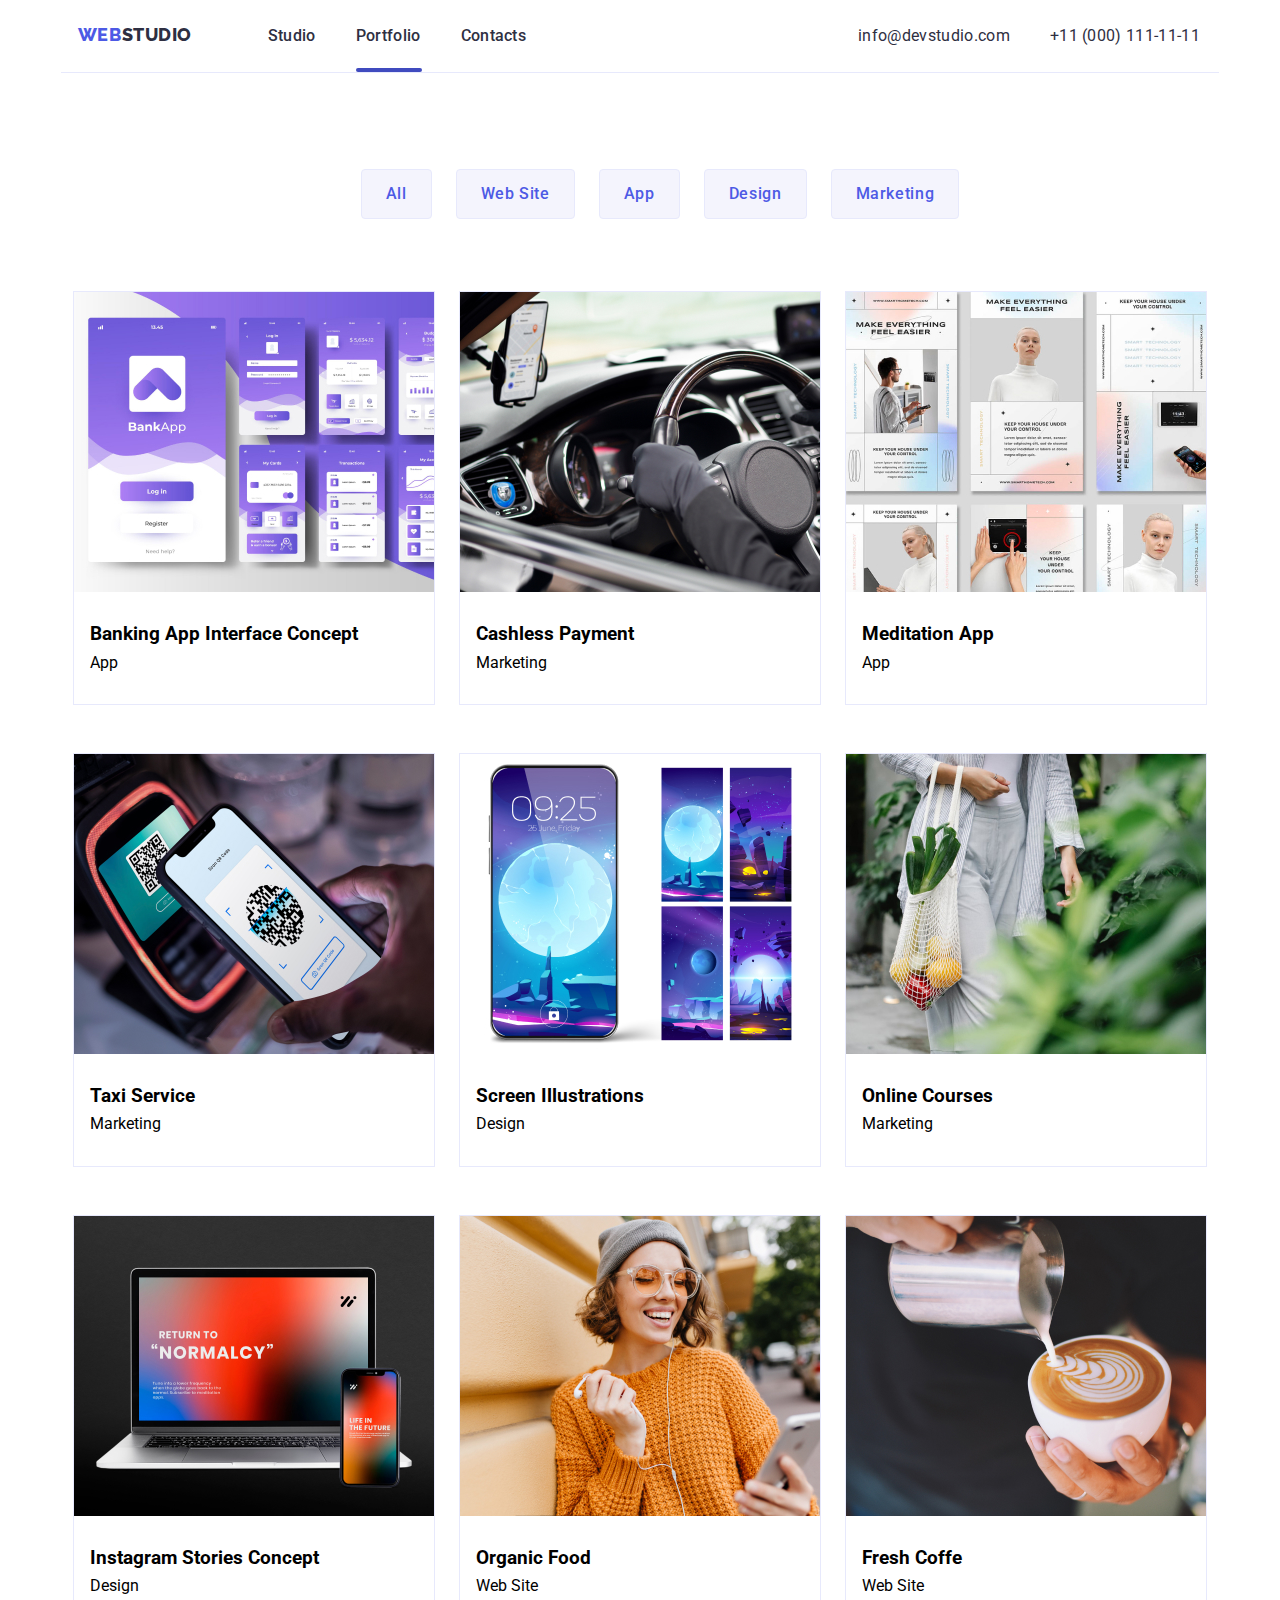
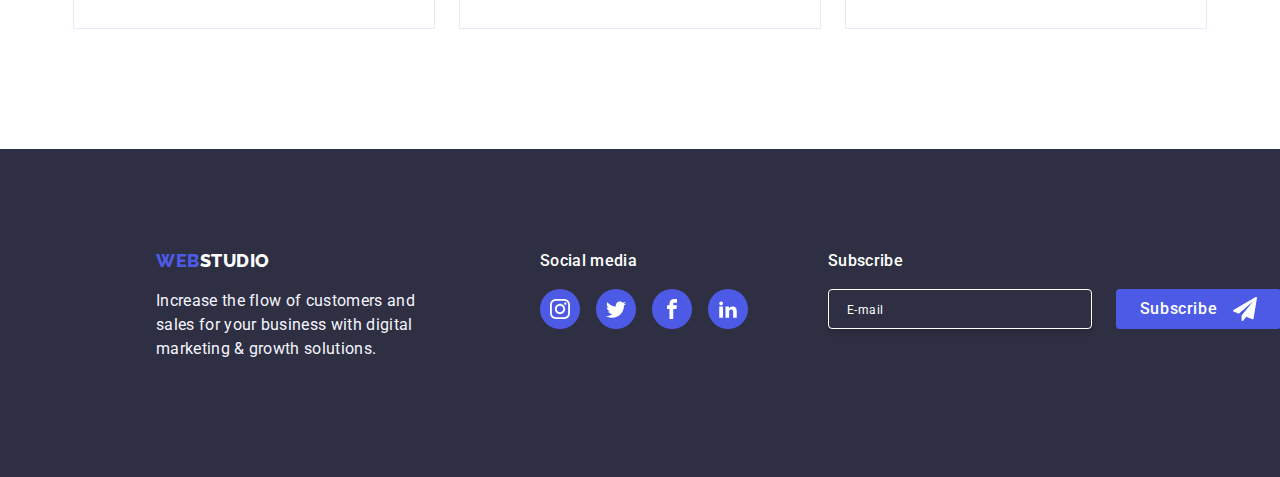
==== portfolio.html @ 6fb337ae "Add files via upload" ====
<!DOCTYPE html>
<html lang="en">

<head>
    <title>Main Page Webstudio</title>
    <meta charset="utf-8" />
    <meta name="description" content="Main Page Webstudio's" />
    <link rel="stylesheet" href="./css/style.css" />
    <link rel="stylesheet" href="./css/modern-normalize.min.css" />
</head>

<body>
    <header class="container">
        <div class="nav-box">
            <a href="./index.html"><span class="first-half-logo">Web</span><span class=second-half-logo>Studio</span></a>
            <nav class="nav-list">
                <ul>
                    <li><a href="./index.html">Studio</a></li>
                    <li class="portfolio-pseudo"><a href="./portfolio.html">Portfolio</a></li>
                    <li><a href="#">Contacts</a></li>
                </ul>
            </nav>
            <ul class="contact-list">
                <li><a href="mailto:info@devstudio.com">info@devstudio.com</a></li>
                <li><a href="tel:+110001111111">+11 (000) 111-11-11</a></li>
            </ul>
        </div>
    </header>
    <main>
        <ul class="portfolio-button-list">
        <li>
            <button type="button">All</button>
        </li>
        <li>
            <button class="website-button" type="button">Web Site</button>
        </li>
        <li>
            <button type="button">App</button>
        </li>
        <li>
            <button type="button">Design</button>
        </li>
        <li>
            <button type="button">Marketing</button>
        </li>
        </ul>
        <section class="container">
            <ul class="portfolio-cardbox">
            <li>
                <div class="cardbox-border">
                    <div class="overlay-box">
                <img src="images/card1-1.jpg" width="360px" height="300px" 
                        alt="View of bank's app concept in few cards">
                        <div class="overlay">
                    <p class="in-overlay">
                        14 Stylish and User-Friendly App Design Concepts · 
                        Task Manager App · Calorie Tracker App · Exotic Fruit Ecommerce App · Cloud Storage App
                    </p>
                        </div>
                    </div>
                <h3>Banking App Interface Concept</h3>
                <p>App</p>
                </div>
            </li>
            <li>
                
                <div class="cardbox-border">
                    <div class="overlay-box">
                        <img src="images/card1-2.jpg" width="360px" height="300px" alt="View of bank's app concept in few cards">
                        <div class="overlay">
                            <p class="in-overlay">
                                14 Stylish and User-Friendly App Design Concepts · Task Manager App · Calorie Tracker App · Exotic Fruit
                                Ecommerce App · Cloud Storage App
                            </p>
                        </div>
                    </div>
                <h3>Cashless Payment</h3>
                <p>Marketing</p>
                </div>
            </li>
            <li>
                <div class="cardbox-border">
                    <div class="overlay-box">
                        <img src="images/card1-3.jpg" width="360px" height="300px" alt="View of bank's app concept in few cards">
                        <div class="overlay">
                            <p class="in-overlay">
                                14 Stylish and User-Friendly App Design Concepts · Task Manager App · Calorie Tracker App · Exotic Fruit
                                Ecommerce App · Cloud Storage App
                            </p>
                        </div>
                    </div>
                <h3>Meditation App</h3>
                <p>App</p>
                </div>
            </li>
            <li>
                <div class="cardbox-border">
                    <div class="overlay-box">
                        <img src="images/card2-1.jpg" width="360px" height="300px" alt="View of bank's app concept in few cards">
                        <div class="overlay">
                            <p class="in-overlay">
                                14 Stylish and User-Friendly App Design Concepts · Task Manager App · Calorie Tracker App · Exotic Fruit
                                Ecommerce App · Cloud Storage App
                            </p>
                        </div>
                    </div>
                <h3>Taxi Service</h3>
                <p>Marketing</p>
                </div>
            </li>
            <li>
                <div class="cardbox-border">
                    <div class="overlay-box">
                        <img src="images/card2-2.jpg" width="360px" height="300px" alt="View of bank's app concept in few cards">
                        <div class="overlay">
                            <p class="in-overlay">
                                14 Stylish and User-Friendly App Design Concepts · Task Manager App · Calorie Tracker App · Exotic Fruit
                                Ecommerce App · Cloud Storage App
                            </p>
                        </div>
                    </div>
                <h3>Screen Illustrations</h3>
                <p>Design</p>
                </div>
            </li>
            <li>
                <div class="cardbox-border">
                    <div class="overlay-box">
                        <img src="images/card2-3.jpg" width="360px" height="300px" alt="View of bank's app concept in few cards">
                        <div class="overlay">
                            <p class="in-overlay">
                                14 Stylish and User-Friendly App Design Concepts · Task Manager App · Calorie Tracker App · Exotic Fruit
                                Ecommerce App · Cloud Storage App
                            </p>
                        </div>
                    </div>
                <h3>Online Courses</h3>
                <p>Marketing</p>
                </div>
            </li>
                
            <li>
                <div class="cardbox-border">
                    <div class="overlay-box">
                        <img src="images/card3-1.jpg" width="360px" height="300px" alt="View of bank's app concept in few cards">
                        <div class="overlay">
                            <p class="in-overlay">
                                14 Stylish and User-Friendly App Design Concepts · Task Manager App · Calorie Tracker App · Exotic Fruit
                                Ecommerce App · Cloud Storage App
                            </p>
                        </div>
                    </div>
                <h3>Instagram Stories Concept</h3>
                <p>Design</p>
                </div>
            </li>
            <li>
                <div class="cardbox-border">
                    <div class="overlay-box">
                        <img src="images/card3-2.jpg" width="360px" height="300px" alt="View of bank's app concept in few cards">
                        <div class="overlay">
                            <p class="in-overlay">
                                14 Stylish and User-Friendly App Design Concepts · Task Manager App · Calorie Tracker App · Exotic Fruit
                                Ecommerce App · Cloud Storage App
                            </p>
                        </div>
                    </div>
                <h3>Organic Food</h3>
                <p>Web Site</p>
                </div>
            </li>
            <li>
                <div class="cardbox-border">
                    <div class="overlay-box">
                        <img src="images/card3-3.jpg" width="360px" height="300px" alt="View of bank's app concept in few cards">
                        <div class="overlay">
                            <p class="in-overlay">
                                14 Stylish and User-Friendly App Design Concepts · Task Manager App · Calorie Tracker App · Exotic Fruit
                                Ecommerce App · Cloud Storage App
                            </p>
                        </div>
                    </div>
                <h3>Fresh Coffe</h3>
                <p>Web Site</p>
                </div>
            </li>
            </ul>
        </section>
    </main>
</body>
<footer>
    <div class="container footer-box">
        <ul class="footer-margin">
            <li><a href="./index.html"><span class="first-half-logo">Web</span><span
                        class="second-half-logo-footer">Studio</span></a></li>
            <li>
                <p>Increase the flow of customers and sales for your business with digital marketing & growth solutions.
                </p>
            </li>
        </ul>
        <ul class="social-footer">
            <h4>Social media</h4>
            <li>
                <ul class="footer-list-icons">
                    <li>
                        <a href="https://www.instagram.com/"><svg class="svg-icons"><use href="./icons.svg#icon-instagram"></use></svg></a>
                    </li>
                    <li>
                        <a href="https://twitter.com/"><svg class="svg-icons"><use href="./icons.svg#icon-twitter"></use></svg></a>
                    </li>
                    <li>
                        <a href="https://www.facebook.com/"><svg class="svg-icons"><use href="./icons.svg#icon-facebook"></use></svg></a>
                    </li>
                    <li>
                        <a href="https://www.linkedin.com/"><svg class="svg-icons"><use href="./icons.svg#icon-linkedin"></use></svg></a>
                    </li>
                </ul>
            </li>
        </ul>
        <div class="nletter-style">
            <form action="#">
                <label for="nletter-email">
                    <span>Subscribe</span>
                </label>
                <input class="nletter-email-style" type="email" id="nletter-email" placeholder="E-mail" />
            
        </div>
        <div class="nletter-button">
            <button 
            class="sub-box" 
            type="submit"
            id="nletter-email">
            <span>Subscribe</span><a href="#"><svg class="paper-plane"><use href="./icons.svg#icon-paper-plane"></use></svg></a>
            </button>
        </div>
    </div>
        </form>
</footer>

</html>
---- css/style.css ----
@import url('https://fonts.googleapis.com/css2?family=Raleway:wght@800&family=Roboto:wght@400;500;700;900&display=swap');


:root {
    --main-font: Roboto, sans-serif;
    --background-color: #FFFFFF;
    --modal-background-color: #FCFCFC;
    --icon-color: #4D5AE5;
    --icon-hover-color: #31D0AA;
    --dark-background-color: #2E2F42;
    --green-success-color: #31D0AA;
    --body-text-color: #434455;
    --helper-text-color: #8E8F99;
    --accent-color: #E7E9FC;
    --light-mode-background: #F4F4FD;
    --overlay-color: #2E2F42;
    --hero-background: #2E2F42;
    --logo-font: Raleway, sans-serif;
    --dark-text-color: #2E2F42;
    --button-hover-text-color: #FFFFFF;
    --button-background: #F4F4FD;
    --button-border: #E7E9FC;
    --button-text-color: #4D5AE5;
    --grey: rgba(46, 47, 66, 0.70);
    --button-hover: #404BBF;
    --modal-border-color: rgba(46, 47, 66, 0.40);
    --transition-time: cubic-bezier(0.4, 0, 0.2, 1);
}


.container {
    width: 1158px;
    margin: 0 auto;
}

ul {
    list-style-type: none;
}

.nav-box {
    margin: 24px auto 0;
    display: flex;
    align-items: center;
    justify-content: center;
    border-bottom: 1px solid var(--accent-color);
    padding-bottom: 24px;
}

.nav-box a {
    text-decoration: none;
    color: var(--dark-text-color);
}

.nav-box a:hover {
    text-decoration: none;
    color: var(--button-hover);
}

.nav-box a:focus {
    text-decoration: none;
    color: var(--button-hover);
}

.main-theme-box {
    background-image: linear-gradient(rgba(46, 47, 66, 0.7), rgba(46, 47, 66, 0.7)), url('../images/main-background.jpg');
    display: flex;
    align-items: center;
    justify-content: center;
    flex-direction: column;
    max-width: 1440px;
    background-position: center;
    margin: 0 auto;
    background-repeat: no-repeat;
    background-size: cover;
}

.main-theme-box h1 {
    color: var(--background-color);
    font-family: inherit;
    font-size: 56px;
    font-weight: 700;
    line-height: 1.07;
    letter-spacing: 1.12px;
    max-width: 496px;
    padding: 188px 0 48px;
    margin: 0 auto;
    text-align: center;
}

body {
    font-family: var(--main-font);
    font-weight: 400;
}

footer a {
    text-decoration: none;
}

.footer-box {
    background-color: var(--dark-background-color);
}

.footer-box p {
    color: var(--light-mode-background);
    font-family: var(--main-font);
    font-size: 16px;
    font-style: normal;
    font-weight: 400;
    line-height: 1.5;
    letter-spacing: 0.32px;
}

.solution-list {
    padding-top: 120px;
    margin: 0 auto;
    display: flex;
    justify-content: center;

}

.solution-list ul {
    display: flex;
    justify-content: center;
    gap: 24px;
    list-style: none;
    font-family: inherit;
    margin-block-end: 0px;
    margin-block-start: 0px;
    padding-inline-start: 0px;
}

.solution-list h3 {
    font-weight: 500;
    font-size: 20px;
    line-height: 1.2;
    letter-spacing: 0.4px;
    margin: 8px 0;
}

.solution-list p {
    color: var(--body-text-color);
    font-size: 16px;
    line-height: 1.5;
    letter-spacing: 0.32px;
    width: 264px;
    height: 72px;
    margin: 8px 0 0;
}

.doing-list {
    margin: 0 0 120px;
}

.doing-list ul {
    display: flex;
    list-style-type: none;
    gap: 24px;
    justify-content: space-between;
    margin-block-start: 0px;
    margin-block-end: 0px;
    padding-inline-start: 0px;
}

.doing-list h2 {
    font-family: inherit;
    font-size: 36px;
    font-weight: 700;
    line-height: 1.11;
    letter-spacing: 0.72px;
    text-align: center;
    margin: 120px 0 72px;
}

.team-list {
    background-color: var(--button-background);
    padding: 120px 0 120px;
    max-width: 1440px;
    margin: 0 auto;
}

.team-list h2 {
    font-family: inherit;
    font-size: 36px;
    font-weight: 700;
    line-height: 1.11;
    letter-spacing: 0.72px;
    text-align: center;
    margin: 0 0 72px;

}

.team-list li {
    background: var(--background-color);
    border-radius: 0px 0px 4px 4px;
    background: var(--white, #FFF);
    box-shadow: 0px 2px 1px 0px rgba(46, 47, 66, 0.08), 0px 1px 1px 0px rgba(46, 47, 66, 0.16), 0px 1px 6px 0px rgba(46, 47, 66, 0.08);
}

.team-list>ul {
    display: flex;
    list-style: none;
    gap: 24px;
    justify-content: center;
    margin: 0 auto;
    padding-inline-start: 0px;
}

.team-list h3 {
    font-family: inherit;
    font-size: 20px;
    font-weight: 500;
    line-height: 1.2;
    letter-spacing: 0.4px;
    text-align: center;
    color: var(--dark-text-color);
    margin: 32px 0 8px;
}

.team-list p {
    font-family: inherit;
    font-size: 16px;
    line-height: 1.5;
    letter-spacing: 0.32px;
    text-align: center;
    color: var(--body-text-color);
    margin: 8px 0 8px;
}

.team-list-icons {
    padding-inline-start: 0px;
    display: flex;
    gap: 24px;
    justify-content: center;
}

.team-list-icons li {
    box-sizing: border-box;
    width: 40px;
    height: 40px;
    align-items: center;
    justify-content: center;
    display: flex;
    border-radius: 50%;
    fill: var(--button-hover-text-color);
    cursor: pointer;
    background-color: var(--icon-color);
    margin: 0 0 32px;
}

.team-list-icons a {
    fill: var(--background-color);
    display: flex;
    align-items: center;
    justify-content: space-around;
    width: 20px;
    height: 20px;
}

.team-list-icons li:hover {
    background-color: var(--icon-hover-color);
}




.nav-box {
    display: flex;
    align-items: center;
    font-family: var(--main-font);
    font-size: 16px;
    font-style: normal;
    font-weight: 500;
    line-height: 1.5;
    letter-spacing: 0.32px;
}

.contact-list {
    display: flex;
    list-style: none;
    gap: 40px;
    margin-block-end: 0px;
    margin-block-start: 0px;
    padding-inline-start: 0px;
    letter-spacing: 0.32px;
    min-width: 344px;
    line-height: 1.5;
}

.contact-list a {
    color: var(--dark-text-color);
    font-size: 16px;
    line-height: 1.5;
    font-weight: 400;
}

.nav-list ul {
    display: flex;
    list-style: none;
    gap: 40px;
    margin: 0 332px 0 76px;
    padding-inline-start: 0px;
}

.first-half-logo {
    color: var(--icon-color);
    font-family: var(--logo-font);
    font-size: 18px;
    font-style: normal;
    font-weight: 800;
    line-height: 1.167;
    letter-spacing: 0.54px;
    text-transform: uppercase;
}


.second-half-logo {
    color: var(--dark-text-color);
    font-family: var(--logo-font);
    font-size: 18px;
    font-style: normal;
    font-weight: 800;
    line-height: 1.167;
    letter-spacing: 0.54px;
    text-transform: uppercase;
}

.second-half-logo-footer {
    color: var(--background-color);
    font-family: var(--logo-font);
    font-size: 18px;
    font-style: normal;
    font-weight: 800;
    line-height: 1.167;
    letter-spacing: 0.54px;
    text-transform: uppercase;
}

.main-button {
    border-radius: 4px;
    background: var(--icon-color);
    width: 169px;
    height: 56px;
    color: var(--background-color);
    font-family: Roboto;
    font-size: 16px;
    font-style: normal;
    font-weight: 500;
    line-height: 1.5;
    letter-spacing: 0.64px;
    border: none;
    cursor: pointer;
    margin: 0 0 188px;
}

.main-button:hover {
    background-color: var(--button-hover);
}

.main-button:focus {
    background-color: var(--button-hover);
}

.cardbox-border {
    border: 1px solid var(--button-border);
}

.portfolio-cardbox h3 {
    padding: 32px 16px 8px;
    margin: 0 auto;
}

.portfolio-cardbox p {
    padding: 0 16px 32px;
    margin: 0 auto;
}

.portfolio-cardbox {
    display: flex;
    flex-wrap: wrap;
    gap: 24px;
    list-style-type: none;
    justify-content: center;
    padding-inline-start: 0px;
    margin-block-end: 0px;
    margin-block-start: 0px;
    row-gap: 48px;
    margin-bottom: 120px;
}

.cardbox-border:hover {
    box-shadow: 0px 2px 1px 0px rgba(46, 47, 66, 0.08), 0px 1px 1px 0px rgba(46, 47, 66, 0.16), 0px 1px 6px 0px rgba(46, 47, 66, 0.08);
}

.cardbox-border:focus {
    box-shadow: 0px 2px 1px 0px rgba(46, 47, 66, 0.08), 0px 1px 1px 0px rgba(46, 47, 66, 0.16), 0px 1px 6px 0px rgba(46, 47, 66, 0.08);
}

.portfolio-button-list {
    display: flex;
    list-style-type: none;
    gap: 24px;
    justify-content: center;
    margin: 96px 0 72px;

}

.portfolio-button-list button {
    display: flex;
    padding: 12px 24px;
    border-radius: 4px;
    background: var(--button-background);
    color: var(--button-text-color);
    border: 1px solid var(--button-border);
    font-family: inherit;
    font-weight: 500;
    font-size: 16px;
    line-height: 1.5;
    letter-spacing: 0.64px;

}

.portfolio-button-list button:hover {
    background: var(--button-hover);
    color: var(--button-hover-text-color);
}

.footer-box {
    background-color: var(--dark-background-color);
    display: flex;
    align-items: flex-start;
    min-width: 1440px;
}

.footer-box .footer-margin {
    margin: 101.5px 0px 100px 156px;
    padding: 0px;
}

.footer-box p {
    width: 264px;
    height: 72px;
    margin-top: 17.5px;
}

.footer-list-icons {
    display: flex;
    padding-inline-start: 0px;
    gap: 16px;
    padding-top: 16px;
}

.footer-list-icons li {
    box-sizing: border-box;
    width: 40px;
    height: 40px;
    align-items: center;
    justify-content: center;
    display: flex;
    flex-direction: row;
    border-radius: 50%;
    fill: var(--button-hover-text-color);
    cursor: pointer;
    background-color: var(--icon-color);
    margin: 0 0 32px;
}

.footer-list-icons li:hover {
    background-color: var(--icon-hover-color);
}

.footer-list-icons a {
    fill: var(--background-color);
    display: flex;
    align-items: center;
    justify-content: center;
    width: 20px;
    height: 20px;
}

.social-footer h4 {
    font-family: Roboto;
    font-size: 16px;
    font-style: normal;
    font-weight: 500;
    line-height: 1.5;
    letter-spacing: 0.32px;
    color: var(--background-color);
    margin: 0 auto;
}

.social-footer {
    margin: 100px 0 100px 120px;
    padding-inline-start: 0px;

}

.solution-icons {
    background-color: var(--button-background);
    height: 120px;
    justify-content: center;
    align-items: center;
    display: flex;
    margin: 0 auto;
    border-radius: 4px;
}

.overlay-box {
    position: relative;
    width: 360px;
    height: 300px;
    overflow: hidden;
}

.overlay {
    height: 305px;
    width: 360px;
    position: absolute;
    background-color: var(--button-text-color);
    transition-duration: 250ms;
    overflow: hidden;
    transition-timing-function: cubic-bezier(0.4, 0, 0.2, 1);
}

/* \/  .overlay-box:hover .overlay <--- było źle, wysuwało się tylko na fotce */

.portfolio-cardbox li:hover .overlay {
    transform: translateY(-100%);
    overflow: visible;
    transition-duration: 250ms;
    transition-timing-function: cubic-bezier(0.4, 0, 0.2, 1);
    position: absolute;
}

.overlay p {
    color: var(--button-background);
    font-family: Roboto;
    font-size: 16px;
    font-style: normal;
    font-weight: 400;
    line-height: 1.5;
    letter-spacing: 0.32px;
    margin: 40px 32px 164px;
    padding: 0;
}

.in-overlay {
    width: 296px;
    height: 96px;
}

.index-pseudo::after {
    content: '';
    display: block;
    position: absolute;
    top: 68px;
    height: 4px;
    background-color: var(--button-hover);
    width: 48px;
    border-radius: 2px;
}

.portfolio-pseudo::after {
    content: '';
    display: block;
    position: absolute;
    top: 68px;
    height: 4px;
    background-color: var(--button-hover);
    width: 66px;
    border-radius: 2px;
}

.contacts-pseudo::after {
    content: '';
    display: block;
    position: absolute;
    top: 68px;
    height: 4px;
    background-color: var(--button-hover);
    width: 67px;
    border-radius: 2px;
}

.customers-list {
    display: flex;
    list-style-type: none;
    gap: 30px;
    margin: 72px 0 120px;
    padding-inline-start: 0px;

}

.customers-list a {
    border: 1px solid var(--helper-text-color);
    fill: var(--helper-text-color);
    border-radius: 4px;
    align-items: center;
    justify-content: center;
    display: flex;
    width: 168px;
    height: 88px;
    cursor: pointer;
}

.customers-list a:hover {
    border-color: var(--button-hover);
    fill: var(--button-hover);
}

.customers-tittle h2 {
    text-align: center;
    font-family: inherit;
    font-size: 36px;
    font-style: normal;
    font-weight: 700;
    line-height: 1.11;
    letter-spacing: 0.72px;
    text-transform: capitalize;
    margin: 120px auto 0;
}

.nletter-style input {
    display: flex;
    flex-direction: column;
    margin-top: 16px;
    background-color: inherit;
    border-radius: 4px;
    outline: 1px solid var(--button-hover-text-color);
    box-shadow: 0px 4px 4px 0px rgba(0, 0, 0, 0.15);
    outline: none;
    width: 264px;
    height: 40px;
    flex-shrink: 0;
    text-indent: 16px;
}

.nletter-style span {
    color: var(--background-color);
    font-family: Roboto;
    font-size: 16px;
    font-style: normal;
    font-weight: 500;
    line-height: 1.5;
    letter-spacing: 0.32px;
}


.nletter-style {
    margin: 100px auto 132px 80px;
}

.nletter-email-style {
    color: var(--background-color);
    font-family: inherit;
    font-weight: 400;
}

.nletter-email-style::placeholder {
    color: var(--background-color);
    font-family: Roboto;
    font-size: 12px;
    font-style: normal;
    font-weight: 400;
    line-height: 2;
    letter-spacing: 0.48px;
    padding: 8px 212px 8px 0px;
}

.nletter-button button {
    width: 165px;
    height: 40px;
    background-color: var(--button-text-color);
    border-radius: 4px;
    color: var(--button-hover-text-color);
    border: none;
    cursor: pointer;
}

.nletter-button button:hover {
    background-color: var(--button-hover);
}

.nletter-button span {
    font-family: Roboto;
    font-size: 16px;
    font-style: normal;
    font-weight: 500;
    line-height: 1.5;
    letter-spacing: 0.64px;
}

.nletter-button {
    margin: 140px 159px 132px 24px;

}

.paper-plane {
    fill: var(--background-color);
    width: 24px;
    height: 24px;
    display: flex;
    align-items: center;
}

.sub-box {
    display: flex;
    gap: 16px;
    justify-content: center;
    align-items: center;
    padding: 8px 24px;
}


.modal h2 {
    font-family: Roboto;
    font-size: 16px;
    font-style: normal;
    font-weight: 500;
    line-height: 1.5;
    letter-spacing: 0.32px;
    text-align: center;
    margin: 0 0 16px 0;
    padding: 0 16px;

}

.name-holder {
    border: 1px solid rgba(46, 47, 66, 0.40);
    width: 360px;
    height: 40px;
    border-radius: 4px;
    padding-left: 38px;
}

.phone-holder {
    border: 1px solid rgba(46, 47, 66, 0.40);
    width: 360px;
    height: 40px;
    border-radius: 4px;
    padding-left: 38px;
}

.xbutton-style button {
    margin: 24px 0 24px 360px;
    padding: 0;
    background: none;
    border: none;
}

.close-button-style-mobile {
    background: none;
    border: none;
}


.input-name-style {
    color: var(--helper-text-color);
    font-family: Roboto;
    font-size: 12px;
    font-style: normal;
    font-weight: 400;
    line-height: 1.17;
    letter-spacing: 0.48px;
    display: inline-block;
    margin-top: 8px;
    margin-bottom: 4px;
}

.input-phone-style {
    color: var(--helper-text-color);
    font-size: 12px;
    font-style: normal;
    font-weight: 400;
    line-height: 1.17;
    letter-spacing: 0.48px;
    font-family: Roboto;
    display: inline-block;
    margin-top: 8px;
    margin-bottom: 4px;
}



.input-email-style {
    color: var(--helper-text-color);
    font-size: 12px;
    font-style: normal;
    font-weight: 400;
    line-height: 1.17;
    letter-spacing: 0.48px;
    font-family: Roboto;
    display: inline-block;
    margin-top: 8px;
    margin-bottom: 4px;
}

.email-holder {
    border: 1px solid rgba(46, 47, 66, 0.40);
    width: 360px;
    height: 40px;
    border-radius: 4px;
    padding-left: 38px;
}

.input-comment-style {
    color: var(--helper-text-color);
    font-size: 12px;
    font-style: normal;
    font-weight: 400;
    line-height: 1.17;
    letter-spacing: 0.48px;
    font-family: Roboto;
    display: inline-block;
    margin-top: 8px;
    margin-bottom: 4px;
}

.comment-holder {
    border: 1px solid rgba(46, 47, 66, 0.40);
    border-radius: 4px;
    min-width: 100%;
    resize: none;
    margin-bottom: 16px;
    padding: 8px 0 0 16px;
}

.comment-holder::placeholder {
    font-family: Roboto;
    color: rgba(46, 47, 66, 0.40);
    font-size: 12px;
    font-style: normal;
    font-weight: 400;
    line-height: 1.17;
    letter-spacing: 0.48px;
}

.xbutton {
    border: 1px solid #0000001A;
    border-radius: 50%;
    cursor: pointer;
    padding: 6px;
    fill: var(--dark-background-color);
    background-color: var(--button-border);
    margin-right: 24px;
}

.close-button-mobile {
    border: 1px solid #0000001A;
    border-radius: 50%;
    cursor: pointer;
    padding: 6px;
    fill: var(--dark-background-color);
    background-color: var(--button-border);
    margin-right: 24px;
}

.xbutton:active {
    fill: var(--background-color);
    background-color: var(--button-text-color);
    outline: none;
}

.close-button-mobile:active {
    fill: var(--background-color);
    background-color: var(--button-text-color);
    outline: none;
}


.is-hidden {
    pointer-events: none;
    visibility: visible;
    opacity: 0;
}

.modal {
    position: absolute;
    width: 408px;
    height: 584px;
    top: 80px;
    left: 50%;
    translate: -50% 0;
    background: var(--background-color);
    box-shadow: 0px 2px 1px 0px rgba(0, 0, 0, 0.20),
        0px 1px 1px 0px rgba(0, 0, 0, 0.14),
        0px 1px 3px 0px rgba(0, 0, 0, 0.12);
    border-radius: 4px;
    display: flex;
    flex-direction: column;
    align-items: center;
    cursor: auto;
    transition-duration: 250ms;
    transition-timing-function: cubic-bezier(0.4, 0, 0.2, 1);
    z-index: 1;
    margin: 0 24px;
}

.modal-box {
    max-width: 360px;
}

.backdrop {
    background: rgba(0, 0, 0, 0.2);
    width: 100%;
    height: 100%;
    top: 50%;
    left: 50%;
    translate: -50% -50%;
    position: fixed;
}

/* FUJKA do zdobienia inputów w oknie modalnym 
input[type="text"]:focus {
    outline: 2px solid var(--button-text-color);
    outline-offset: -1px;
}

input[type="email"]:focus {
    outline: 2px solid var(--button-text-color);
    outline-offset: -1px;
}
*/


textarea:focus {
    outline: 1px solid var(--button-text-color);

}

/* FUJKA do zdobienia 
.modal-style[label]:focus {
    accent-color: var(--button-text-color);
    transition-duration: 250ms;
    transition-timing-function: var(--transition-time);
}

input label:focus {
    color: var(--button-text-color);
    transition-duration: 5550ms;
    transition-timing-function: var(--transition-time);
}
*/






.input-wrapper {
    border: 1px solid var(--modal-border-color);
    border-radius: 4px;
    display: flex;
    position: relative;
}

.input-wrapper>input {
    flex-grow: 1;
}


.input-wrapper:focus-within {
    border: 1px solid var(--button-text-color);

}

.email-holder:focus-within+svg,
.phone-holder:focus-within+svg,
.name-holder:focus-within+svg {
    fill: var(--button-text-color);
}



.person-icon {
    position: absolute;
    left: 16px;
    top: 50%;
    transform: translateY(-50%);
}


.email-icon {
    position: absolute;
    left: 16px;
    top: 50%;
    transform: translateY(-50%);
}

.phone-icon {
    position: absolute;
    left: 16px;
    top: 50%;
    transform: translateY(-50%);
}

.confirm-style {
    color: var(--LIGHT-SLATE, #8E8F99);
    font-family: inherit;
    font-size: 12px;
    font-style: normal;
    font-weight: 400;
    line-height: 1.17;
    letter-spacing: 0.48px;
}

.confirm-link {
    margin-inline-start: 1em;
}

.confirm-link:active,
.confirm-link:hover {
    color: var(--button-text-color);
}

.send-button {
    text-align: center;
    width: 169px;
    height: 56px;
    background-color: var(--button-text-color);
    color: var(--background-color);
    border-radius: 4px;
    border: none;
}

.send-button-style {
    display: flex;
    justify-content: center;
    margin: 24px auto 24px;
}


input[id="nletter-email"] {
    border: 1px solid var(--background-color);
}

.checkbox-check {
    padding: 3px;
    width: 16px;
    height: 16px;
}

.check-position {
    position: relative;
    display: flex;
    flex-direction: row;
    justify-content: start;
    align-items: center;
    width: 100%;
    margin-bottom: 24px;
}

.fake-checkbox {
    display: inline-flex;
    justify-content: center;
    align-items: center;
    width: 16px;
    height: 16px;
    margin-right: 8px;
    border: 1px solid rgba(46, 47, 66, 0.4);
    border-radius: 2px;
    fill: transparent;
    transition-property: background-color, border, fill;
    transition-duration: 250ms;
    transition-timing-function: cubic-bezier(0.4, 0, 0.2, 1);
}


input:not([type="checbox"]):focus {
    outline: none;
}

/*
.visually-hidden {
    position: absolute;
    width: 1px;
    height: 1px;
    margin: -1px;
    border: 0;
    padding: 0;
    white-space: nowrap;
    clip-path: inset(100%);
    clip: rect(0 0 0 0);
    overflow: hidden;
}*/

.checkbox-is:checked+.fake-checkbox .checkbox-check {
    background-color: #404BBF;
    border: none;
    fill: #F4F4FD;
}

.checkbox-is {
    position: absolute;
    width: 16px;
    height: 16px;
}
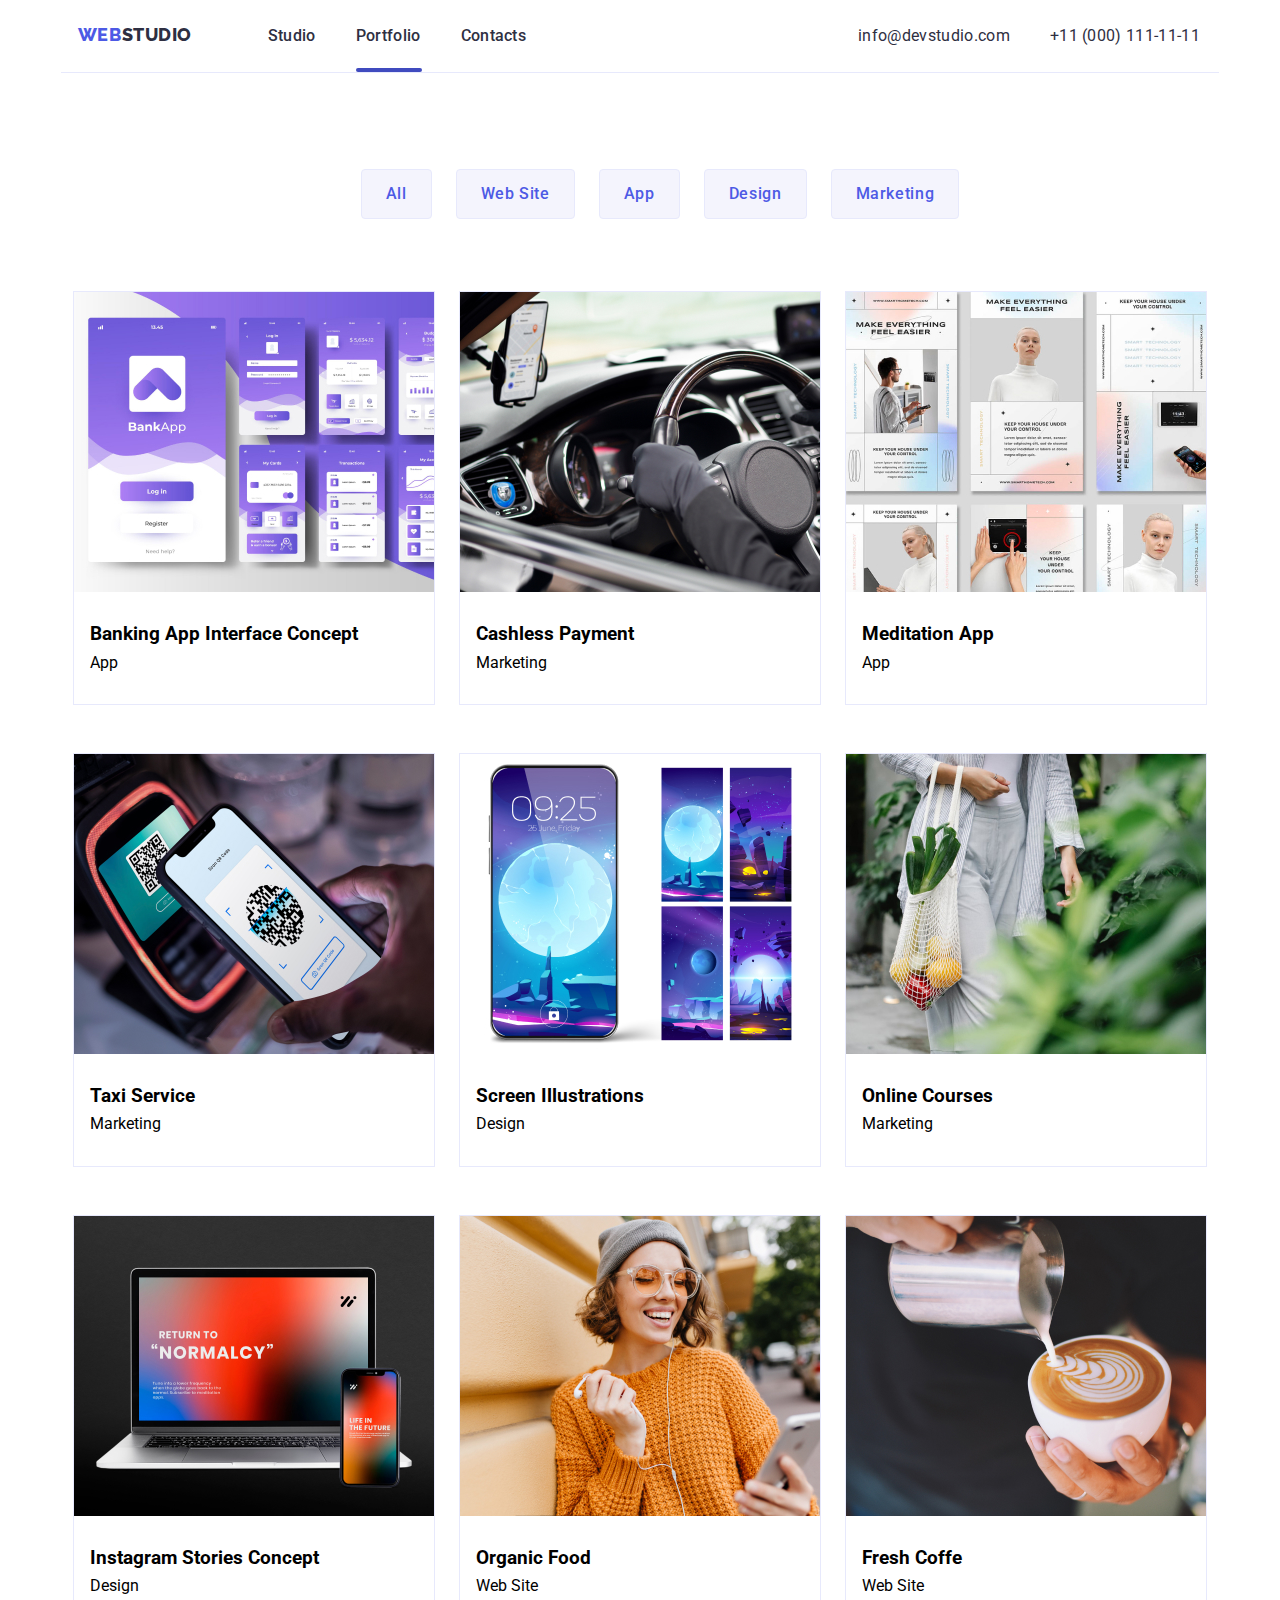
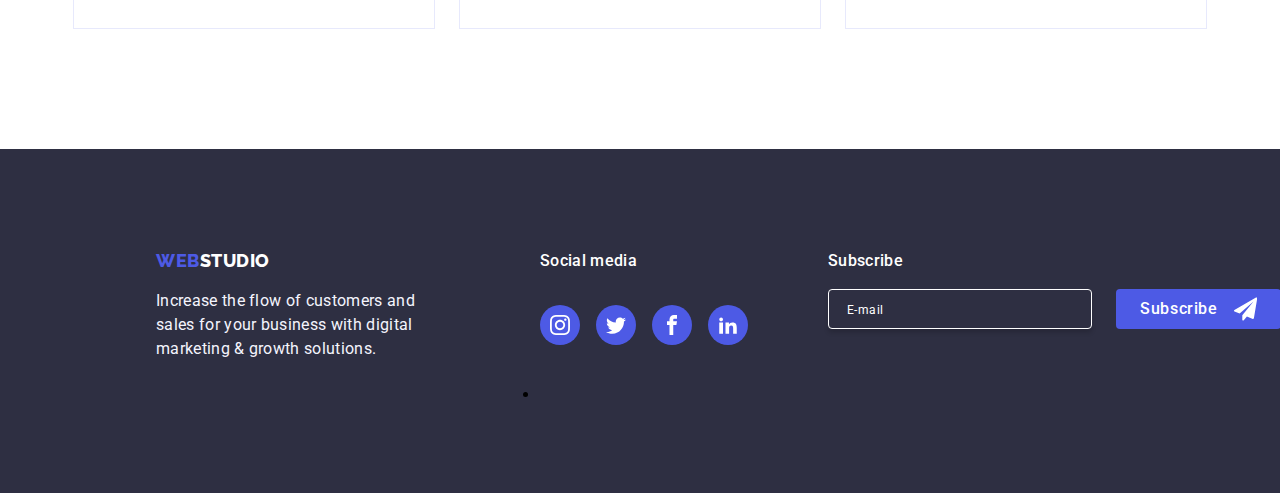
==== commit 36b2ef4f: "Add files via upload" ====
--- a/portfolio.html
+++ b/portfolio.html
@@ -187,8 +187,10 @@
             </ul>
         </section>
     </main>
-</body>
+
+
 <footer>
+
     <div class="container footer-box">
         <ul class="footer-margin">
             <li><a href="./index.html"><span class="first-half-logo">Web</span><span
@@ -198,7 +200,7 @@
                 </p>
             </li>
         </ul>
-        <ul class="social-footer">
+        <div class="social-footer">
             <h4>Social media</h4>
             <li>
                 <ul class="footer-list-icons">
@@ -216,26 +218,26 @@
                     </li>
                 </ul>
             </li>
-        </ul>
+        </div>
         <div class="nletter-style">
             <form action="#">
                 <label for="nletter-email">
                     <span>Subscribe</span>
                 </label>
                 <input class="nletter-email-style" type="email" id="nletter-email" placeholder="E-mail" />
-            
+            </form>
         </div>
         <div class="nletter-button">
             <button 
             class="sub-box" 
             type="submit"
             id="nletter-email">
-            <span>Subscribe</span><a href="#"><svg class="paper-plane"><use href="./icons.svg#icon-paper-plane"></use></svg></a>
+            <span>Subscribe</span><svg class="paper-plane"><use href="./icons.svg#icon-paper-plane"></use></svg>
             </button>
         </div>
     </div>
-        </form>
+        
 </footer>
-
+</body>
 </html>
 
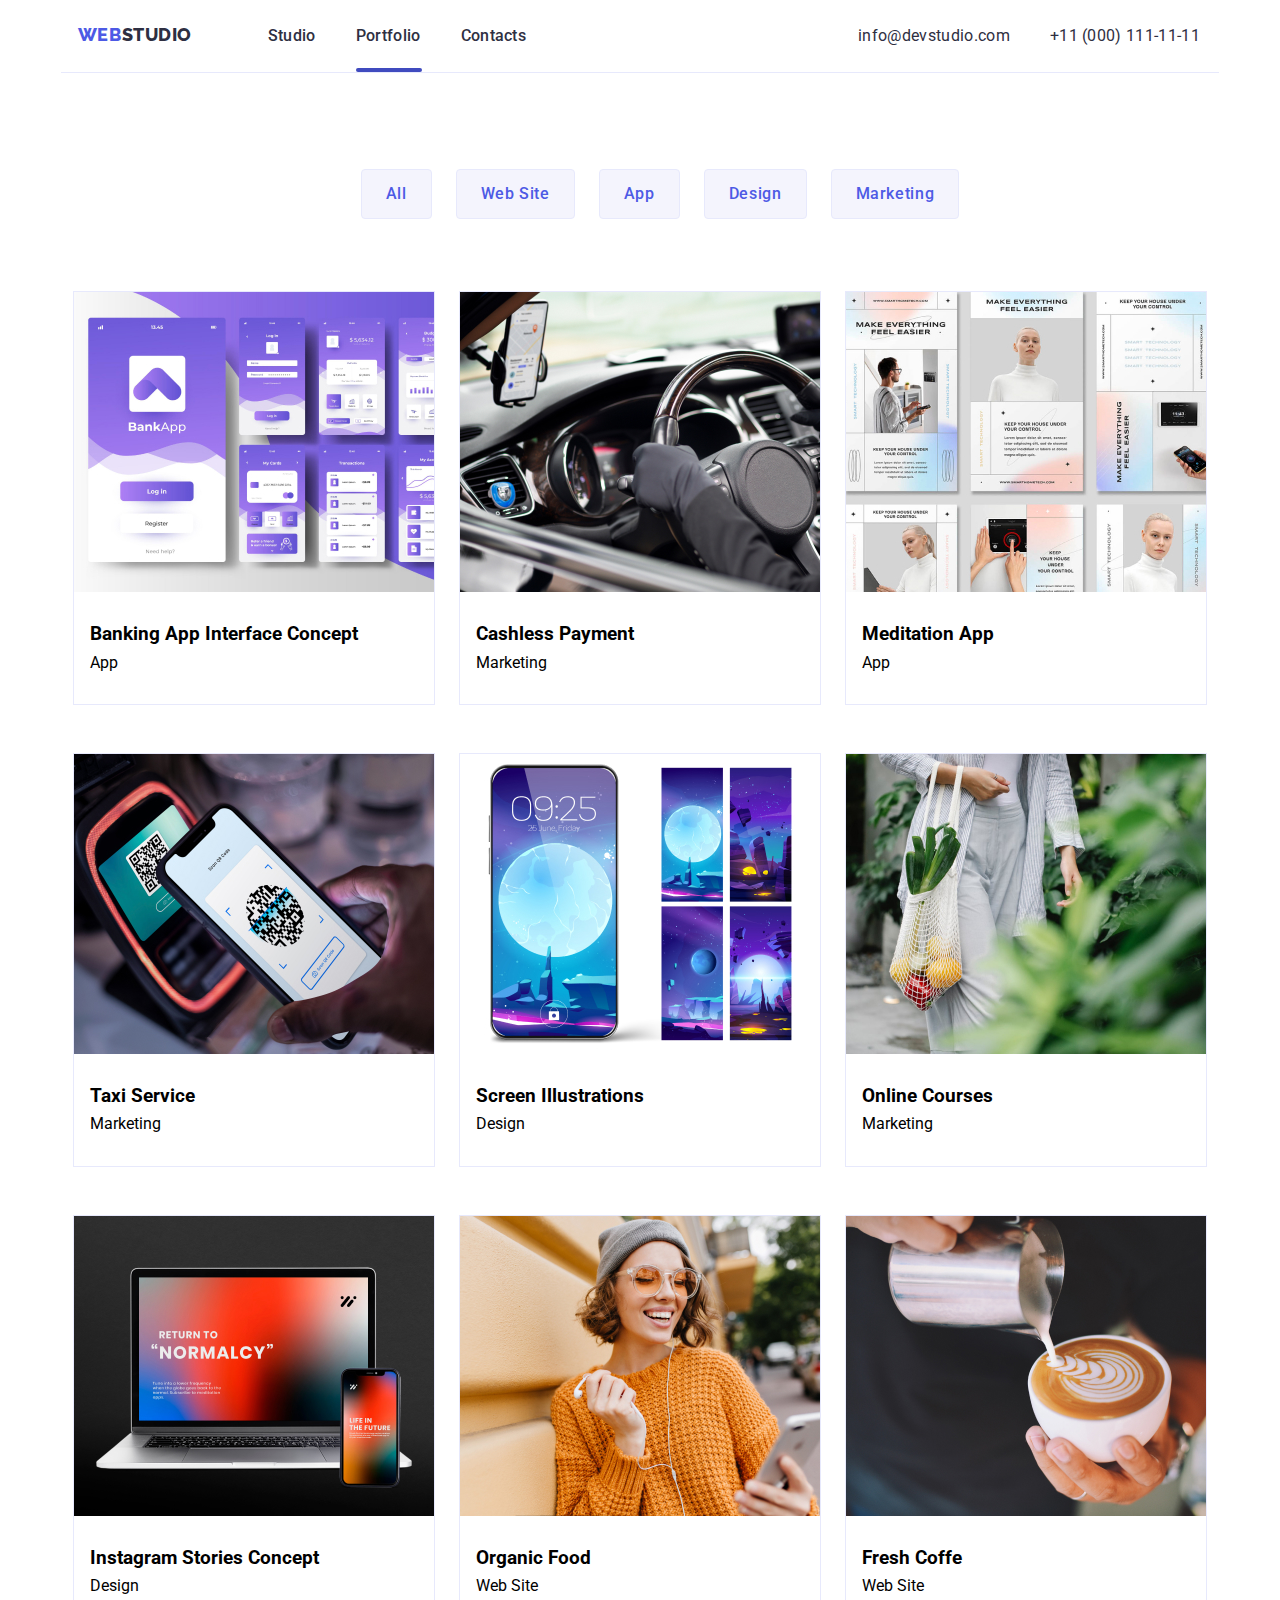
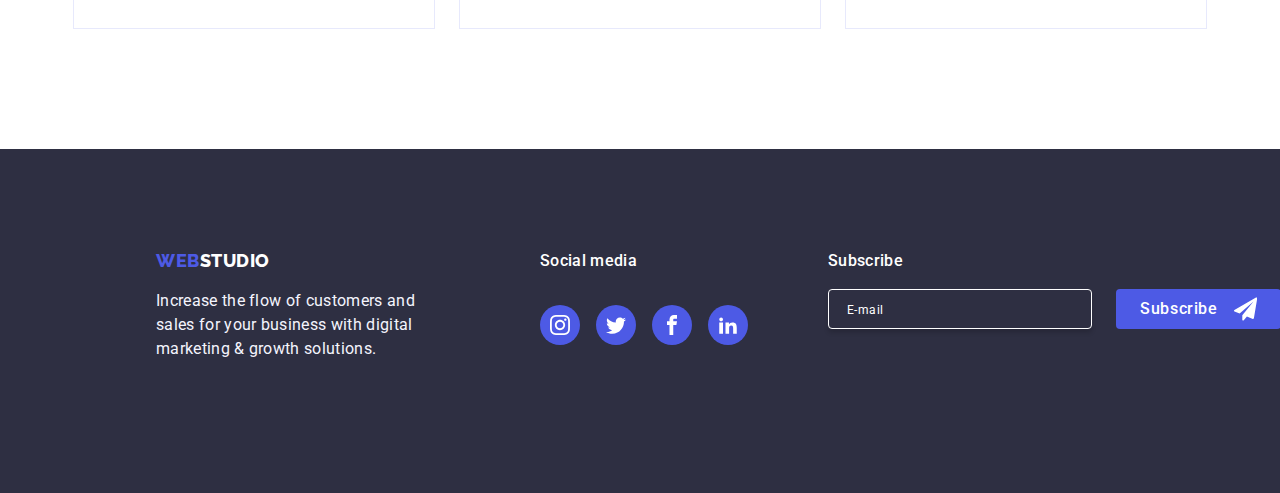
==== commit 8b9095dd: "Add files via upload" ====
--- a/portfolio.html
+++ b/portfolio.html
@@ -202,7 +202,6 @@
         </ul>
         <div class="social-footer">
             <h4>Social media</h4>
-            <li>
                 <ul class="footer-list-icons">
                     <li>
                         <a href="https://www.instagram.com/"><svg class="svg-icons"><use href="./icons.svg#icon-instagram"></use></svg></a>
@@ -217,7 +216,6 @@
                         <a href="https://www.linkedin.com/"><svg class="svg-icons"><use href="./icons.svg#icon-linkedin"></use></svg></a>
                     </li>
                 </ul>
-            </li>
         </div>
         <div class="nletter-style">
             <form action="#">
@@ -231,7 +229,7 @@
             <button 
             class="sub-box" 
             type="submit"
-            id="nletter-email">
+            id="nletter-button">
             <span>Subscribe</span><svg class="paper-plane"><use href="./icons.svg#icon-paper-plane"></use></svg>
             </button>
         </div>
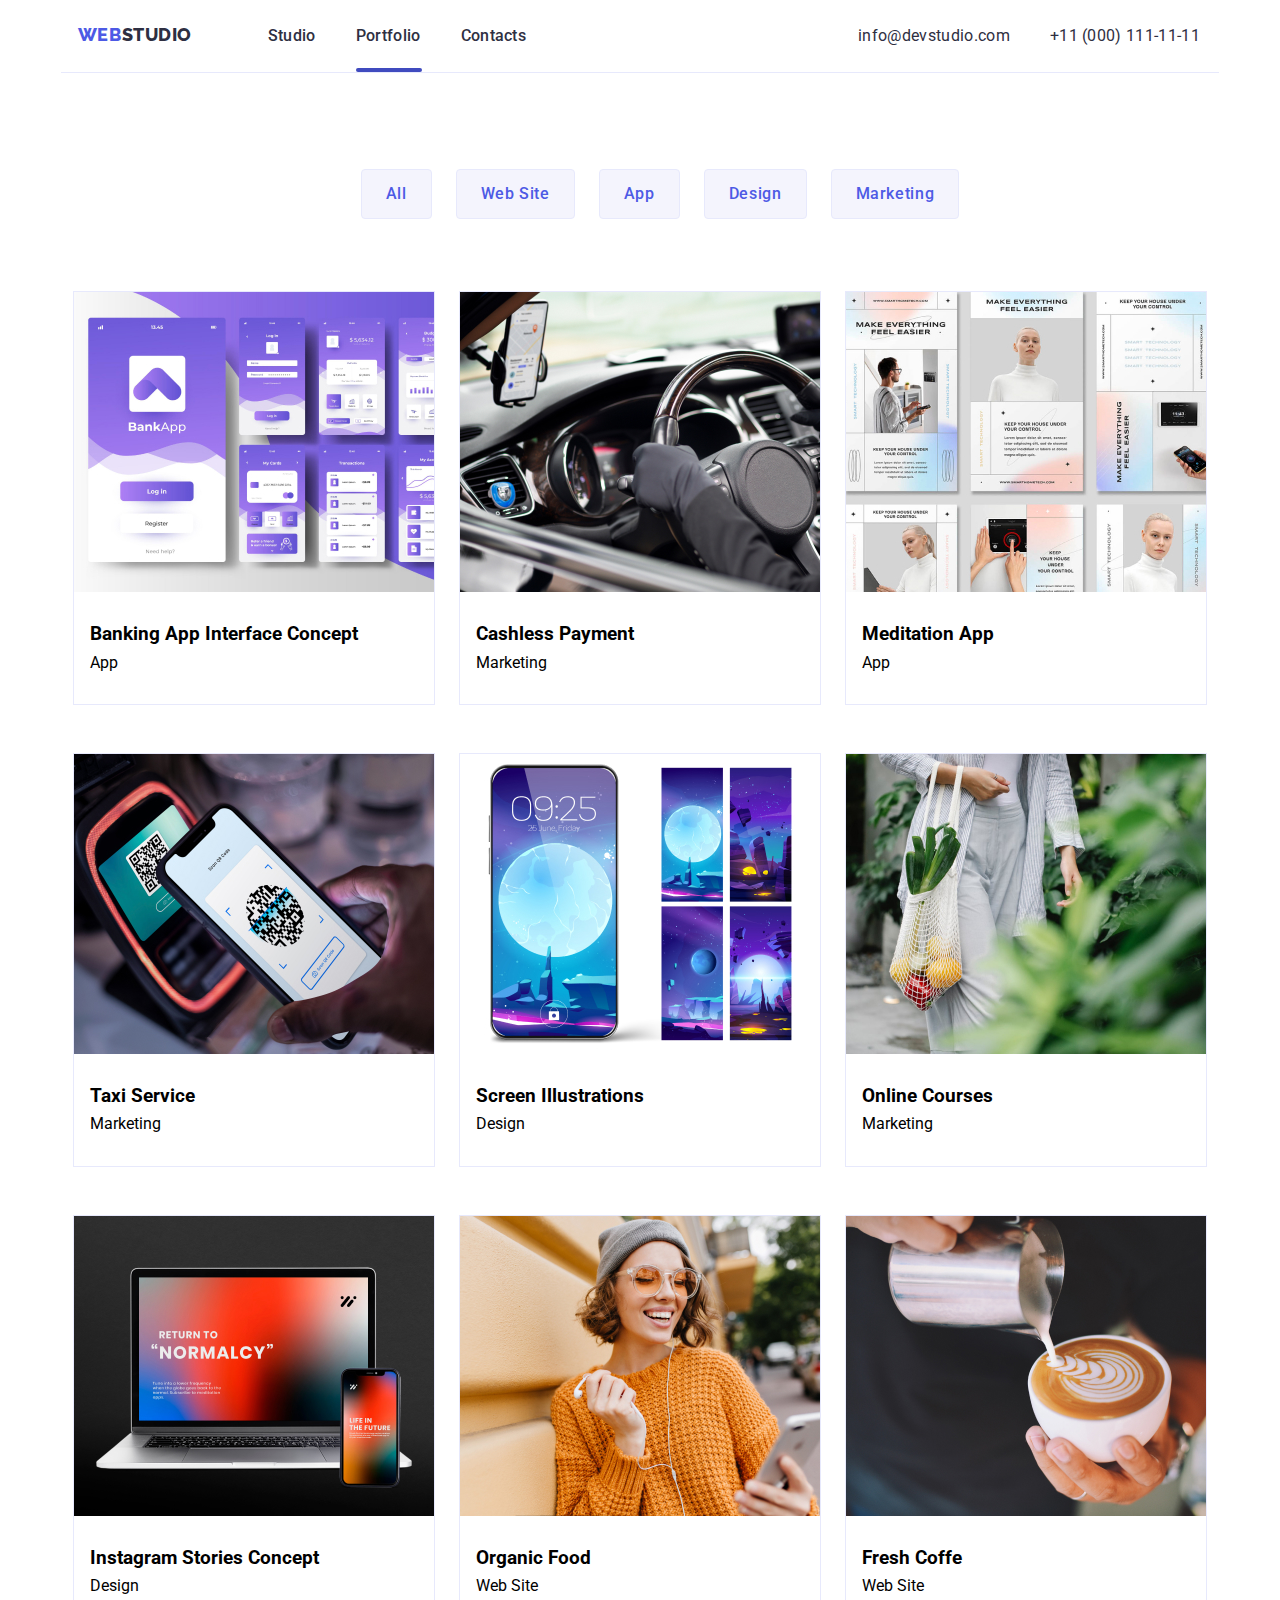
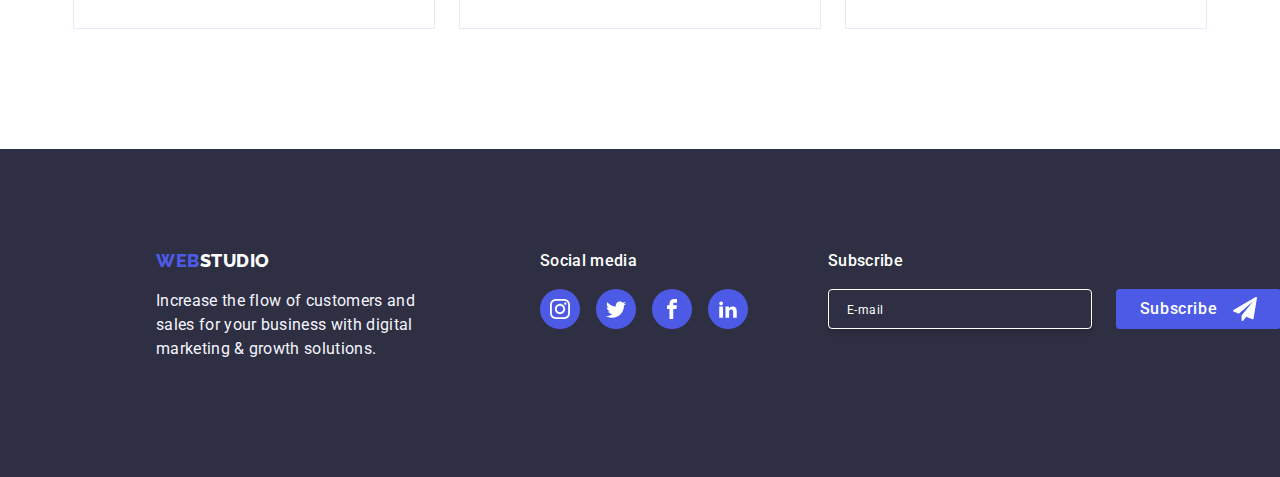
==== commit f76b8395: "Add files via upload" ====
--- a/portfolio.html
+++ b/portfolio.html
@@ -1,5 +1,7 @@
 <!DOCTYPE html>
 <html lang="en">
+
+<html>
 
 <head>
     <title>Main Page Webstudio</title>
@@ -12,7 +14,8 @@
 <body>
     <header class="container">
         <div class="nav-box">
-            <a href="./index.html"><span class="first-half-logo">Web</span><span class=second-half-logo>Studio</span></a>
+            <a href="./index.html"><span class="first-half-logo">Web</span><span
+                    class=second-half-logo>Studio</span></a>
             <nav class="nav-list">
                 <ul>
                     <li><a href="./index.html">Studio</a></li>
@@ -28,169 +31,202 @@
     </header>
     <main>
         <ul class="portfolio-button-list">
-        <li>
-            <button type="button">All</button>
-        </li>
-        <li>
-            <button class="website-button" type="button">Web Site</button>
-        </li>
-        <li>
-            <button type="button">App</button>
-        </li>
-        <li>
-            <button type="button">Design</button>
-        </li>
-        <li>
-            <button type="button">Marketing</button>
-        </li>
+            <li>
+                <button type="button">All</button>
+            </li>
+            <li>
+                <button class="website-button" type="button">Web Site</button>
+            </li>
+            <li>
+                <button type="button">App</button>
+            </li>
+            <li>
+                <button type="button">Design</button>
+            </li>
+            <li>
+                <button type="button">Marketing</button>
+            </li>
         </ul>
         <section class="container">
             <ul class="portfolio-cardbox">
-            <li>
-                <div class="cardbox-border">
-                    <div class="overlay-box">
-                <img src="images/card1-1.jpg" width="360px" height="300px" 
-                        alt="View of bank's app concept in few cards">
-                        <div class="overlay">
-                    <p class="in-overlay">
-                        14 Stylish and User-Friendly App Design Concepts · 
-                        Task Manager App · Calorie Tracker App · Exotic Fruit Ecommerce App · Cloud Storage App
-                    </p>
-                        </div>
-                    </div>
-                <h3>Banking App Interface Concept</h3>
-                <p>App</p>
-                </div>
-            </li>
-            <li>
-                
-                <div class="cardbox-border">
-                    <div class="overlay-box">
-                        <img src="images/card1-2.jpg" width="360px" height="300px" alt="View of bank's app concept in few cards">
-                        <div class="overlay">
-                            <p class="in-overlay">
-                                14 Stylish and User-Friendly App Design Concepts · Task Manager App · Calorie Tracker App · Exotic Fruit
-                                Ecommerce App · Cloud Storage App
-                            </p>
-                        </div>
-                    </div>
-                <h3>Cashless Payment</h3>
-                <p>Marketing</p>
-                </div>
-            </li>
-            <li>
-                <div class="cardbox-border">
-                    <div class="overlay-box">
-                        <img src="images/card1-3.jpg" width="360px" height="300px" alt="View of bank's app concept in few cards">
-                        <div class="overlay">
-                            <p class="in-overlay">
-                                14 Stylish and User-Friendly App Design Concepts · Task Manager App · Calorie Tracker App · Exotic Fruit
-                                Ecommerce App · Cloud Storage App
-                            </p>
-                        </div>
-                    </div>
-                <h3>Meditation App</h3>
-                <p>App</p>
-                </div>
-            </li>
-            <li>
-                <div class="cardbox-border">
-                    <div class="overlay-box">
-                        <img src="images/card2-1.jpg" width="360px" height="300px" alt="View of bank's app concept in few cards">
-                        <div class="overlay">
-                            <p class="in-overlay">
-                                14 Stylish and User-Friendly App Design Concepts · Task Manager App · Calorie Tracker App · Exotic Fruit
-                                Ecommerce App · Cloud Storage App
-                            </p>
-                        </div>
-                    </div>
-                <h3>Taxi Service</h3>
-                <p>Marketing</p>
-                </div>
-            </li>
-            <li>
-                <div class="cardbox-border">
-                    <div class="overlay-box">
-                        <img src="images/card2-2.jpg" width="360px" height="300px" alt="View of bank's app concept in few cards">
-                        <div class="overlay">
-                            <p class="in-overlay">
-                                14 Stylish and User-Friendly App Design Concepts · Task Manager App · Calorie Tracker App · Exotic Fruit
-                                Ecommerce App · Cloud Storage App
-                            </p>
-                        </div>
-                    </div>
-                <h3>Screen Illustrations</h3>
-                <p>Design</p>
-                </div>
-            </li>
-            <li>
-                <div class="cardbox-border">
-                    <div class="overlay-box">
-                        <img src="images/card2-3.jpg" width="360px" height="300px" alt="View of bank's app concept in few cards">
-                        <div class="overlay">
-                            <p class="in-overlay">
-                                14 Stylish and User-Friendly App Design Concepts · Task Manager App · Calorie Tracker App · Exotic Fruit
-                                Ecommerce App · Cloud Storage App
-                            </p>
-                        </div>
-                    </div>
-                <h3>Online Courses</h3>
-                <p>Marketing</p>
-                </div>
-            </li>
-                
-            <li>
-                <div class="cardbox-border">
-                    <div class="overlay-box">
-                        <img src="images/card3-1.jpg" width="360px" height="300px" alt="View of bank's app concept in few cards">
-                        <div class="overlay">
-                            <p class="in-overlay">
-                                14 Stylish and User-Friendly App Design Concepts · Task Manager App · Calorie Tracker App · Exotic Fruit
-                                Ecommerce App · Cloud Storage App
-                            </p>
-                        </div>
-                    </div>
-                <h3>Instagram Stories Concept</h3>
-                <p>Design</p>
-                </div>
-            </li>
-            <li>
-                <div class="cardbox-border">
-                    <div class="overlay-box">
-                        <img src="images/card3-2.jpg" width="360px" height="300px" alt="View of bank's app concept in few cards">
-                        <div class="overlay">
-                            <p class="in-overlay">
-                                14 Stylish and User-Friendly App Design Concepts · Task Manager App · Calorie Tracker App · Exotic Fruit
-                                Ecommerce App · Cloud Storage App
-                            </p>
-                        </div>
-                    </div>
-                <h3>Organic Food</h3>
-                <p>Web Site</p>
-                </div>
-            </li>
-            <li>
-                <div class="cardbox-border">
-                    <div class="overlay-box">
-                        <img src="images/card3-3.jpg" width="360px" height="300px" alt="View of bank's app concept in few cards">
-                        <div class="overlay">
-                            <p class="in-overlay">
-                                14 Stylish and User-Friendly App Design Concepts · Task Manager App · Calorie Tracker App · Exotic Fruit
-                                Ecommerce App · Cloud Storage App
-                            </p>
-                        </div>
-                    </div>
-                <h3>Fresh Coffe</h3>
-                <p>Web Site</p>
-                </div>
-            </li>
+                <li>
+                    <div class="cardbox-border">
+                        <div class="overlay-box">
+                            <img src="images/card1-1.jpg" width="360px" height="300px"
+                                alt="View of bank's app concept in few cards">
+                            <div class="overlay">
+                                <p class="in-overlay">
+                                    14 Stylish and User-Friendly App Design Concepts ·
+                                    Task Manager App · Calorie Tracker App · Exotic Fruit Ecommerce App · Cloud Storage
+                                    App
+                                </p>
+                            </div>
+                        </div>
+                        <figcaption>
+                            <h3>Banking App Interface Concept</h3>
+                            <p>App</p>
+                        </figcaption>
+                    </div>
+                </li>
+                <li>
+
+                    <div class="cardbox-border">
+                        <div class="overlay-box">
+                            <img src="images/card1-2.jpg" width="360px" height="300px"
+                                alt="View of bank's app concept in few cards">
+                            <div class="overlay">
+                                <p class="in-overlay">
+                                    14 Stylish and User-Friendly App Design Concepts · Task Manager App · Calorie
+                                    Tracker App · Exotic Fruit
+                                    Ecommerce App · Cloud Storage App
+                                </p>
+                            </div>
+                        </div>
+                        <figcaption>
+                            <h3>Cashless Payment</h3>
+                            <p>Marketing</p>
+                        </figcaption>
+                    </div>
+                </li>
+                <li>
+                    <div class="cardbox-border">
+                        <div class="overlay-box">
+                            <img src="images/card1-3.jpg" width="360px" height="300px"
+                                alt="View of bank's app concept in few cards">
+                            <div class="overlay">
+                                <p class="in-overlay">
+                                    14 Stylish and User-Friendly App Design Concepts · Task Manager App · Calorie
+                                    Tracker App · Exotic Fruit
+                                    Ecommerce App · Cloud Storage App
+                                </p>
+                            </div>
+                        </div>
+                        <figcaption>
+                            <h3>Meditation App</h3>
+                            <p>App</p>
+                        </figcaption>
+                    </div>
+                </li>
+                <li>
+                    <div class="cardbox-border">
+                        <div class="overlay-box">
+                            <img src="images/card2-1.jpg" width="360px" height="300px"
+                                alt="View of bank's app concept in few cards">
+                            <div class="overlay">
+                                <p class="in-overlay">
+                                    14 Stylish and User-Friendly App Design Concepts · Task Manager App · Calorie
+                                    Tracker App · Exotic Fruit
+                                    Ecommerce App · Cloud Storage App
+                                </p>
+                            </div>
+                        </div>
+                        <figcaption>
+                            <h3>Taxi Service</h3>
+                            <p>Marketing</p>
+                        </figcaption>
+                    </div>
+                </li>
+                <li>
+                    <div class="cardbox-border">
+                        <div class="overlay-box">
+                            <img src="images/card2-2.jpg" width="360px" height="300px"
+                                alt="View of bank's app concept in few cards">
+                            <div class="overlay">
+                                <p class="in-overlay">
+                                    14 Stylish and User-Friendly App Design Concepts · Task Manager App · Calorie
+                                    Tracker App · Exotic Fruit
+                                    Ecommerce App · Cloud Storage App
+                                </p>
+                            </div>
+                        </div>
+                        <figcaption>
+                            <h3>Screen Illustrations</h3>
+                            <p>Design</p>
+                        </figcaption>
+                    </div>
+                </li>
+                <li>
+                    <div class="cardbox-border">
+                        <div class="overlay-box">
+                            <img src="images/card2-3.jpg" width="360px" height="300px"
+                                alt="View of bank's app concept in few cards">
+                            <div class="overlay">
+                                <p class="in-overlay">
+                                    14 Stylish and User-Friendly App Design Concepts · Task Manager App · Calorie
+                                    Tracker App · Exotic Fruit
+                                    Ecommerce App · Cloud Storage App
+                                </p>
+                            </div>
+                        </div>
+                        <figcaption>
+                            <h3>Online Courses</h3>
+                            <p>Marketing</p>
+                    </div>
+                    </figcaption>
+                </li>
+
+                <li>
+                    <div class="cardbox-border">
+                        <div class="overlay-box">
+                            <img src="images/card3-1.jpg" width="360px" height="300px"
+                                alt="View of bank's app concept in few cards">
+                            <div class="overlay">
+                                <p class="in-overlay">
+                                    14 Stylish and User-Friendly App Design Concepts · Task Manager App · Calorie
+                                    Tracker App · Exotic Fruit
+                                    Ecommerce App · Cloud Storage App
+                                </p>
+                            </div>
+                        </div>
+                        <figcaption>
+                            <h3>Instagram Stories Concept</h3>
+                            <p>Design</p>
+                        </figcaption>
+                    </div>
+                </li>
+                <li>
+                    <div class="cardbox-border">
+                        <div class="overlay-box">
+                            <img src="images/card3-2.jpg" width="360px" height="300px"
+                                alt="View of bank's app concept in few cards">
+                            <div class="overlay">
+                                <p class="in-overlay">
+                                    14 Stylish and User-Friendly App Design Concepts · Task Manager App · Calorie
+                                    Tracker App · Exotic Fruit
+                                    Ecommerce App · Cloud Storage App
+                                </p>
+                            </div>
+                        </div>
+                        <figcaption>
+                            <h3>Organic Food</h3>
+                            <p>Web Site</p>
+                        </figcaption>
+                    </div>
+                </li>
+                <li>
+                    <div class="cardbox-border">
+                        <div class="overlay-box">
+                            <img src="images/card3-3.jpg" width="360px" height="300px"
+                                alt="View of bank's app concept in few cards">
+                            <div class="overlay">
+                                <p class="in-overlay">
+                                    14 Stylish and User-Friendly App Design Concepts · Task Manager App · Calorie
+                                    Tracker App · Exotic Fruit
+                                    Ecommerce App · Cloud Storage App
+                                </p>
+                            </div>
+                        </div>
+                        <figcaption>
+                            <h3>Fresh Coffe</h3>
+                            <p>Web Site</p>
+                        </figcaption>
+                    </div>
+                </li>
             </ul>
         </section>
     </main>
-
-
+</body>
 <footer>
-
     <div class="container footer-box">
         <ul class="footer-margin">
             <li><a href="./index.html"><span class="first-half-logo">Web</span><span
@@ -200,42 +236,50 @@
                 </p>
             </li>
         </ul>
-        <div class="social-footer">
+        <ul class="social-footer">
             <h4>Social media</h4>
+            <li>
                 <ul class="footer-list-icons">
                     <li>
-                        <a href="https://www.instagram.com/"><svg class="svg-icons"><use href="./icons.svg#icon-instagram"></use></svg></a>
-                    </li>
-                    <li>
-                        <a href="https://twitter.com/"><svg class="svg-icons"><use href="./icons.svg#icon-twitter"></use></svg></a>
-                    </li>
-                    <li>
-                        <a href="https://www.facebook.com/"><svg class="svg-icons"><use href="./icons.svg#icon-facebook"></use></svg></a>
-                    </li>
-                    <li>
-                        <a href="https://www.linkedin.com/"><svg class="svg-icons"><use href="./icons.svg#icon-linkedin"></use></svg></a>
+                        <a href="https://www.instagram.com/"><svg class="svg-icons">
+                                <use href="./icons.svg#icon-instagram"></use>
+                            </svg></a>
+                    </li>
+                    <li>
+                        <a href="https://twitter.com/"><svg class="svg-icons">
+                                <use href="./icons.svg#icon-twitter"></use>
+                            </svg></a>
+                    </li>
+                    <li>
+                        <a href="https://www.facebook.com/"><svg class="svg-icons">
+                                <use href="./icons.svg#icon-facebook"></use>
+                            </svg></a>
+                    </li>
+                    <li>
+                        <a href="https://www.linkedin.com/"><svg class="svg-icons">
+                                <use href="./icons.svg#icon-linkedin"></use>
+                            </svg></a>
                     </li>
                 </ul>
-        </div>
+            </li>
+        </ul>
         <div class="nletter-style">
             <form action="#">
                 <label for="nletter-email">
                     <span>Subscribe</span>
                 </label>
                 <input class="nletter-email-style" type="email" id="nletter-email" placeholder="E-mail" />
-            </form>
+
         </div>
         <div class="nletter-button">
-            <button 
-            class="sub-box" 
-            type="submit"
-            id="nletter-button">
-            <span>Subscribe</span><svg class="paper-plane"><use href="./icons.svg#icon-paper-plane"></use></svg>
+            <button class="sub-box" type="submit" id="nletter-email">
+                <span>Subscribe</span><a href="#"><svg class="paper-plane">
+                        <use href="./icons.svg#icon-paper-plane"></use>
+                    </svg></a>
             </button>
         </div>
     </div>
-        
+    </form>
 </footer>
-</body>
-</html>
-
+
+</html>--- a/css/style.css
+++ b/css/style.css
@@ -96,10 +96,6 @@
     text-decoration: none;
 }
 
-.footer-box {
-    background-color: var(--dark-background-color);
-}
-
 .footer-box p {
     color: var(--light-mode-background);
     font-family: var(--main-font);
@@ -424,8 +420,11 @@
     color: var(--button-hover-text-color);
 }
 
+footer {
+    background-color: var(--dark-background-color);
+}
+
 .footer-box {
-    background-color: var(--dark-background-color);
     display: flex;
     align-items: flex-start;
     min-width: 1440px;
@@ -446,7 +445,7 @@
     display: flex;
     padding-inline-start: 0px;
     gap: 16px;
-    padding-top: 16px;
+    margin: 0px;
 }
 
 .footer-list-icons li {
@@ -461,7 +460,7 @@
     fill: var(--button-hover-text-color);
     cursor: pointer;
     background-color: var(--icon-color);
-    margin: 0 0 32px;
+    margin: 16px 0 32px;
 }
 
 .footer-list-icons li:hover {
@@ -1068,7 +1067,6 @@
 input:not([type="checbox"]):focus {
     outline: none;
 }
-
 /*
 .visually-hidden {
     position: absolute;
